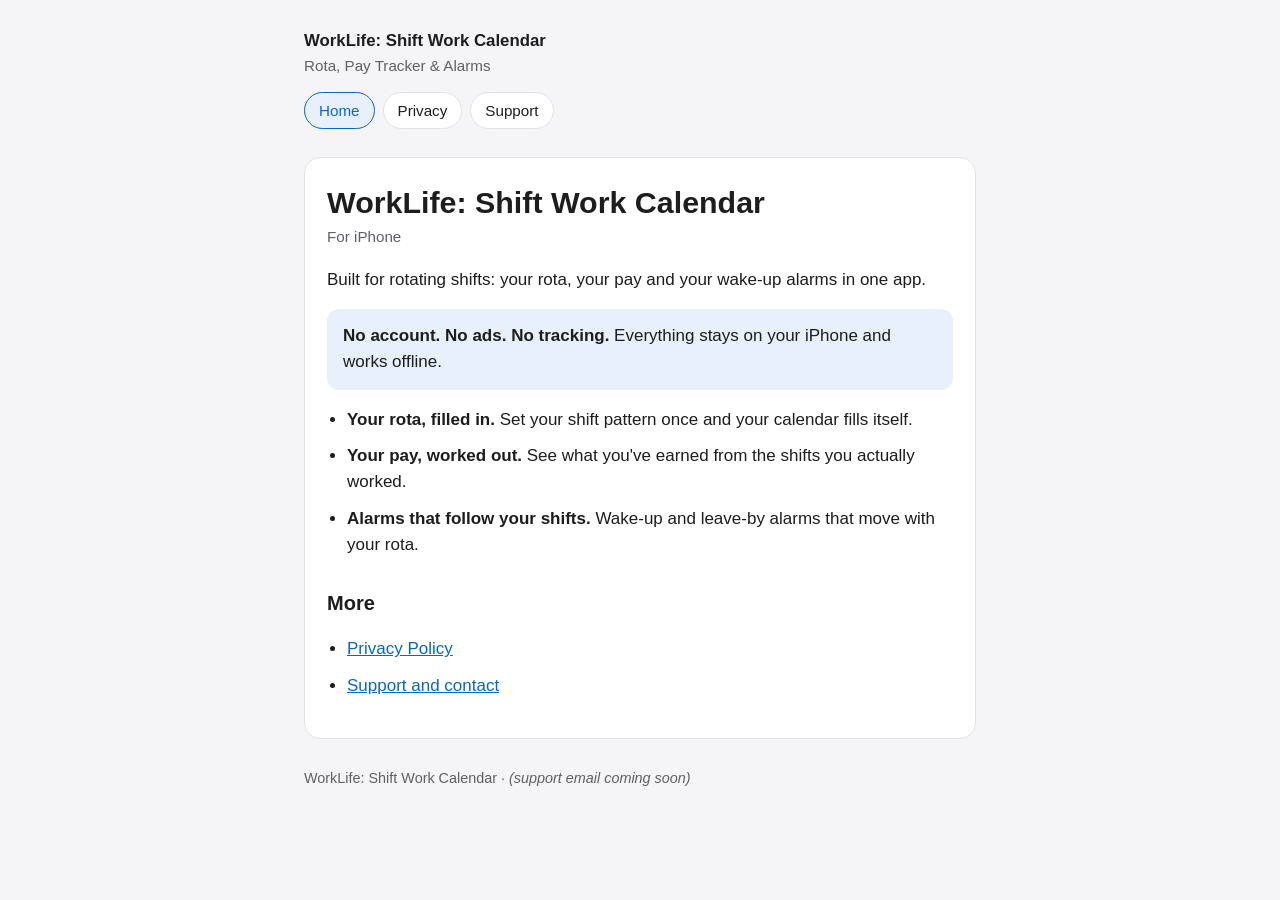
==== index.html @ 07777017 "Publish WorkLife iPhone privacy & support pages (bdde372)" ====
<!doctype html>
<html lang="en">
<head>
<meta charset="utf-8">
<meta name="viewport" content="width=device-width, initial-scale=1">
<title>WorkLife: Shift Work Calendar — Rota, Pay Tracker &amp; Alarms</title>
<meta name="description" content="WorkLife is a shift-work calendar for iPhone: your rota, your pay and your wake-up alarms in one app. No account, no ads, no tracking.">
<meta name="color-scheme" content="light dark">
<link rel="stylesheet" href="style.css">
</head>
<body>
<div class="wrap">

<header class="site">
  <a class="name" href="./">WorkLife: Shift Work Calendar</a>
  <span class="tagline">Rota, Pay Tracker &amp; Alarms</span>
  <nav class="site" aria-label="Site">
    <a href="./" aria-current="page">Home</a>
    <a href="privacy/">Privacy</a>
    <a href="support/">Support</a>
  </nav>
</header>

<main>
<h1>WorkLife: Shift Work Calendar</h1>
<p class="meta">For iPhone</p>

<p>Built for rotating shifts: your rota, your pay and your wake-up alarms in one app.</p>

<div class="summary">
<p><strong>No account. No ads. No tracking.</strong> Everything stays on your iPhone and works offline.</p>
</div>

<ul>
<li><strong>Your rota, filled in.</strong> Set your shift pattern once and your calendar fills itself.</li>
<li><strong>Your pay, worked out.</strong> See what you've earned from the shifts you actually worked.</li>
<li><strong>Alarms that follow your shifts.</strong> Wake-up and leave-by alarms that move with your rota.</li>
</ul>

<h2>More</h2>
<ul>
<li><a href="privacy/">Privacy Policy</a></li>
<li><a href="support/">Support and contact</a></li>
</ul>
</main>

<footer class="site">
  WorkLife: Shift Work Calendar · <em>(support email coming soon)</em>
</footer>

</div>
</body>
</html>

<!-- build bdde372 -->
---- style.css ----
/* WorkLife iOS website — privacy policy, support, landing. Plain CSS, no framework, no web fonts:
   the system font is used through the browser (never a bundled font file). */

:root {
  --bg: #f5f5f7;
  --card: #ffffff;
  --text: #1d1d1f;
  --muted: #5f5f66;
  --line: #e2e2e7;
  --accent: #0a66c2;
  --accent-soft: #e8f1fb;
}

@media (prefers-color-scheme: dark) {
  :root {
    --bg: #000000;
    --card: #1c1c1e;
    --text: #f5f5f7;
    --muted: #a1a1a8;
    --line: #38383c;
    --accent: #5eaaf5;
    --accent-soft: #10263d;
  }
}

* { box-sizing: border-box; }

html { -webkit-text-size-adjust: 100%; }

body {
  margin: 0;
  background: var(--bg);
  color: var(--text);
  font-family: -apple-system, BlinkMacSystemFont, "Segoe UI", Roboto, Helvetica, Arial, sans-serif;
  font-size: 17px;
  line-height: 1.55;
}

.wrap {
  max-width: 44rem;
  margin: 0 auto;
  padding: 0 16px;
}

header.site {
  padding: 28px 0 12px;
}

header.site .name {
  font-size: 1.05rem;
  font-weight: 700;
  color: var(--text);
  text-decoration: none;
}

header.site .tagline {
  display: block;
  color: var(--muted);
  font-size: 0.95rem;
}

nav.site {
  display: flex;
  flex-wrap: wrap;
  gap: 8px;
  margin: 14px 0 0;
}

nav.site a {
  padding: 6px 14px;
  border-radius: 999px;
  background: var(--card);
  border: 1px solid var(--line);
  color: var(--text);
  text-decoration: none;
  font-size: 0.95rem;
}

nav.site a[aria-current="page"] {
  background: var(--accent-soft);
  border-color: var(--accent);
  color: var(--accent);
}

main {
  background: var(--card);
  border: 1px solid var(--line);
  border-radius: 16px;
  padding: 8px 22px 22px;
  margin: 16px 0 28px;
}

h1 { font-size: 1.9rem; line-height: 1.2; margin: 18px 0 4px; }
h2 { font-size: 1.25rem; margin: 30px 0 8px; }
h3 { font-size: 1.05rem; margin: 22px 0 6px; }

p, li { margin: 0 0 10px; }
ul { padding-left: 1.25rem; }

.meta { color: var(--muted); font-size: 0.95rem; margin-bottom: 18px; }

.summary {
  background: var(--accent-soft);
  border-radius: 12px;
  padding: 14px 16px;
  margin: 16px 0 6px;
}
.summary p:last-child { margin-bottom: 0; }

a { color: var(--accent); }

.table-wrap { overflow-x: auto; margin: 8px 0 12px; }

table {
  width: 100%;
  border-collapse: collapse;
  font-size: 0.97rem;
}

th, td {
  text-align: left;
  vertical-align: top;
  padding: 10px 8px;
  border-bottom: 1px solid var(--line);
}

th { font-weight: 600; }
td:first-child { white-space: nowrap; font-weight: 600; }

@media (max-width: 520px) {
  td:first-child { white-space: normal; }
}

footer.site {
  color: var(--muted);
  font-size: 0.9rem;
  padding: 0 0 36px;
}
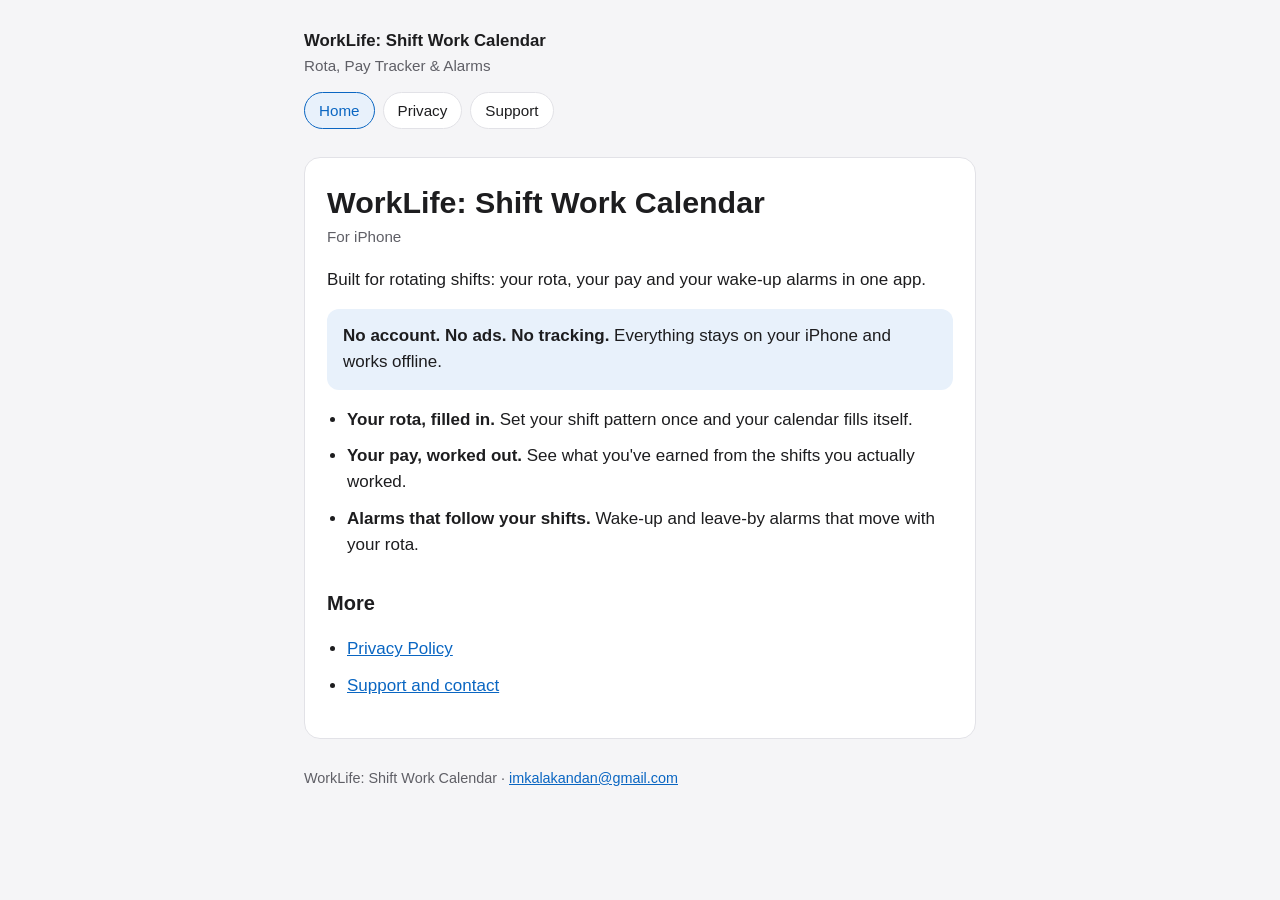
==== commit 0d321c76: "Publish WorkLife iPhone privacy & support pages (1a120ec)" ====
--- a/index.html
+++ b/index.html
@@ -45,11 +45,11 @@
 </main>
 
 <footer class="site">
-  WorkLife: Shift Work Calendar · <em>(support email coming soon)</em>
+  WorkLife: Shift Work Calendar · <a href="mailto:imkalakandan@gmail.com">imkalakandan@gmail.com</a>
 </footer>
 
 </div>
 </body>
 </html>
 
-<!-- build bdde372 -->
+<!-- build 1a120ec -->
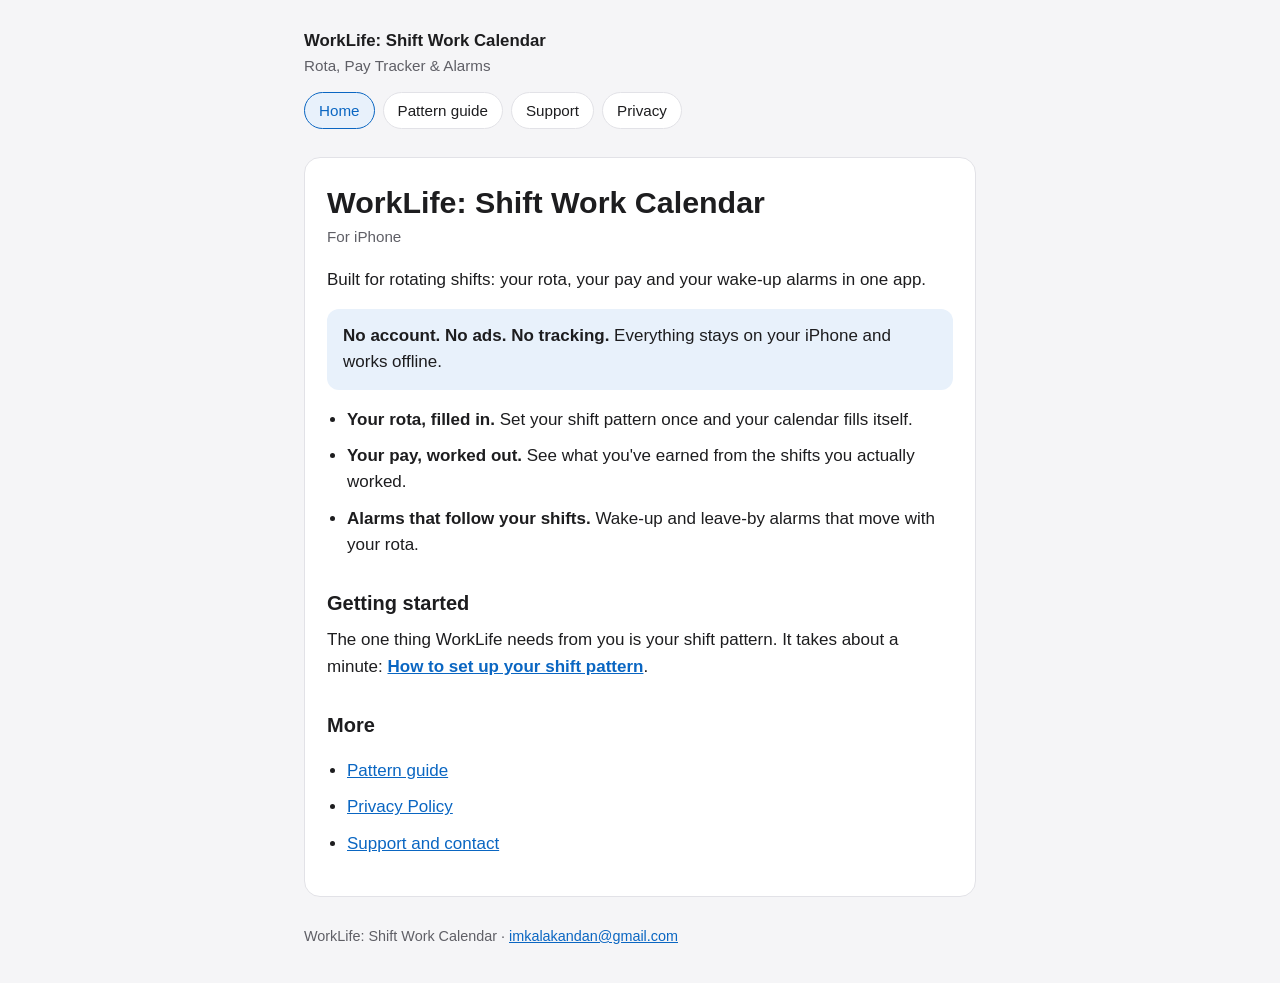
==== commit c847c5b7: "Publish WorkLife iPhone privacy & support pages (d5fc983-dirty)" ====
--- a/index.html
+++ b/index.html
@@ -16,8 +16,9 @@
   <span class="tagline">Rota, Pay Tracker &amp; Alarms</span>
   <nav class="site" aria-label="Site">
     <a href="./" aria-current="page">Home</a>
+    <a href="pattern-guide/">Pattern guide</a>
+    <a href="support/">Support</a>
     <a href="privacy/">Privacy</a>
-    <a href="support/">Support</a>
   </nav>
 </header>
 
@@ -37,8 +38,13 @@
 <li><strong>Alarms that follow your shifts.</strong> Wake-up and leave-by alarms that move with your rota.</li>
 </ul>
 
+<h2>Getting started</h2>
+<p>The one thing WorkLife needs from you is your shift pattern. It takes about a minute:
+<a href="pattern-guide/"><strong>How to set up your shift pattern</strong></a>.</p>
+
 <h2>More</h2>
 <ul>
+<li><a href="pattern-guide/">Pattern guide</a></li>
 <li><a href="privacy/">Privacy Policy</a></li>
 <li><a href="support/">Support and contact</a></li>
 </ul>
@@ -52,4 +58,4 @@
 </body>
 </html>
 
-<!-- build 1a120ec -->
+<!-- build d5fc983-dirty -->
--- a/style.css
+++ b/style.css
@@ -95,7 +95,19 @@
 h3 { font-size: 1.05rem; margin: 22px 0 6px; }
 
 p, li { margin: 0 0 10px; }
-ul { padding-left: 1.25rem; }
+ul, ol { padding-left: 1.25rem; }
+
+/* Tall portrait screen recordings: cap the height so a phone-shaped video never fills a desktop
+   screen, and let it shrink to the column on a phone. */
+.guide-video {
+  display: block;
+  max-width: 100%;
+  max-height: 78vh;
+  width: auto;
+  margin: 16px auto 4px;
+  border-radius: 18px;
+  background: #000;
+}
 
 .meta { color: var(--muted); font-size: 0.95rem; margin-bottom: 18px; }
 
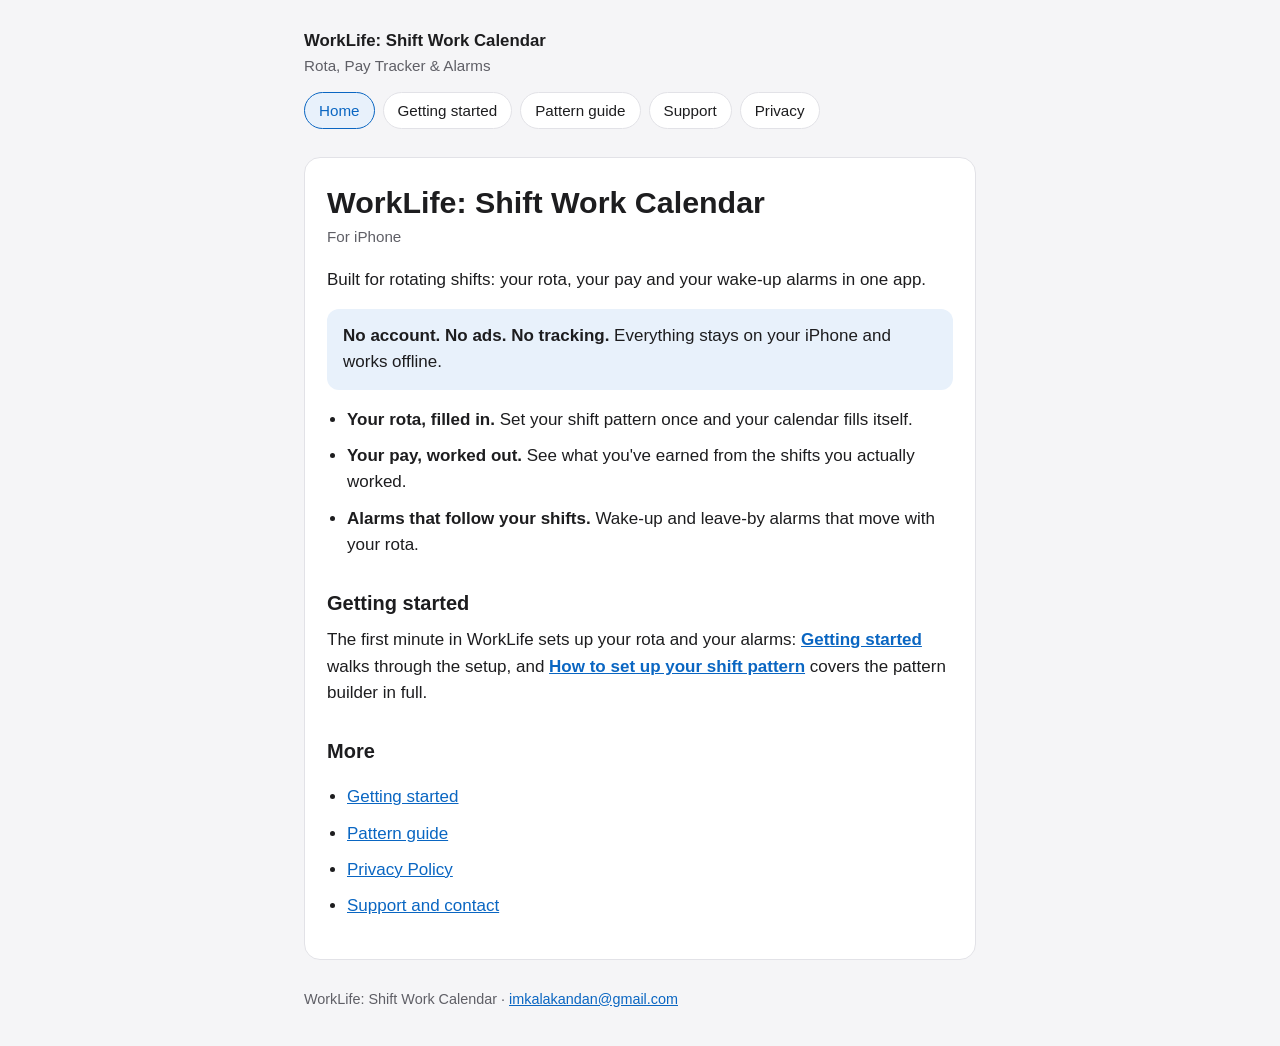
==== commit 9029e555: "Publish WorkLife iPhone privacy & support pages (9f0db19)" ====
--- a/index.html
+++ b/index.html
@@ -16,6 +16,7 @@
   <span class="tagline">Rota, Pay Tracker &amp; Alarms</span>
   <nav class="site" aria-label="Site">
     <a href="./" aria-current="page">Home</a>
+    <a href="getting-started/">Getting started</a>
     <a href="pattern-guide/">Pattern guide</a>
     <a href="support/">Support</a>
     <a href="privacy/">Privacy</a>
@@ -39,11 +40,14 @@
 </ul>
 
 <h2>Getting started</h2>
-<p>The one thing WorkLife needs from you is your shift pattern. It takes about a minute:
-<a href="pattern-guide/"><strong>How to set up your shift pattern</strong></a>.</p>
+<p>The first minute in WorkLife sets up your rota and your alarms:
+<a href="getting-started/"><strong>Getting started</strong></a> walks through the setup, and
+<a href="pattern-guide/"><strong>How to set up your shift pattern</strong></a> covers the pattern
+builder in full.</p>
 
 <h2>More</h2>
 <ul>
+<li><a href="getting-started/">Getting started</a></li>
 <li><a href="pattern-guide/">Pattern guide</a></li>
 <li><a href="privacy/">Privacy Policy</a></li>
 <li><a href="support/">Support and contact</a></li>
@@ -58,4 +62,4 @@
 </body>
 </html>
 
-<!-- build d5fc983-dirty -->
+<!-- build 9f0db19 -->
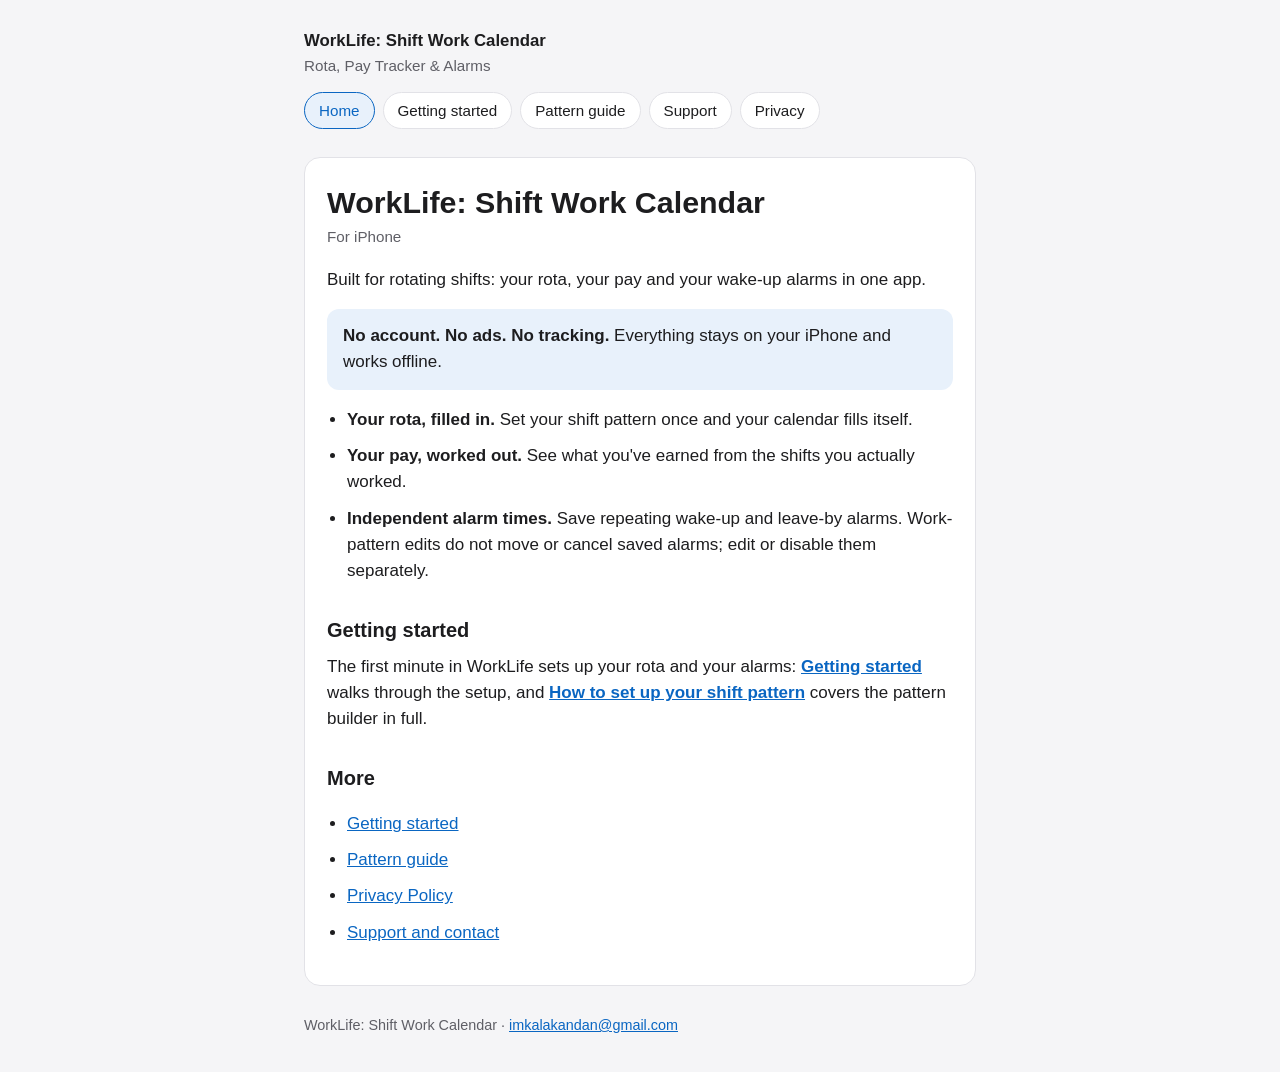
==== commit 5e3f4a7b: "Publish WorkLife iPhone privacy & support pages (9cf75f6-dirty)" ====
--- a/index.html
+++ b/index.html
@@ -36,7 +36,7 @@
 <ul>
 <li><strong>Your rota, filled in.</strong> Set your shift pattern once and your calendar fills itself.</li>
 <li><strong>Your pay, worked out.</strong> See what you've earned from the shifts you actually worked.</li>
-<li><strong>Alarms that follow your shifts.</strong> Wake-up and leave-by alarms that move with your rota.</li>
+<li><strong>Independent alarm times.</strong> Save repeating wake-up and leave-by alarms. Work-pattern edits do not move or cancel saved alarms; edit or disable them separately.</li>
 </ul>
 
 <h2>Getting started</h2>
@@ -62,4 +62,4 @@
 </body>
 </html>
 
-<!-- build 9f0db19 -->
+<!-- build 9cf75f6-dirty -->
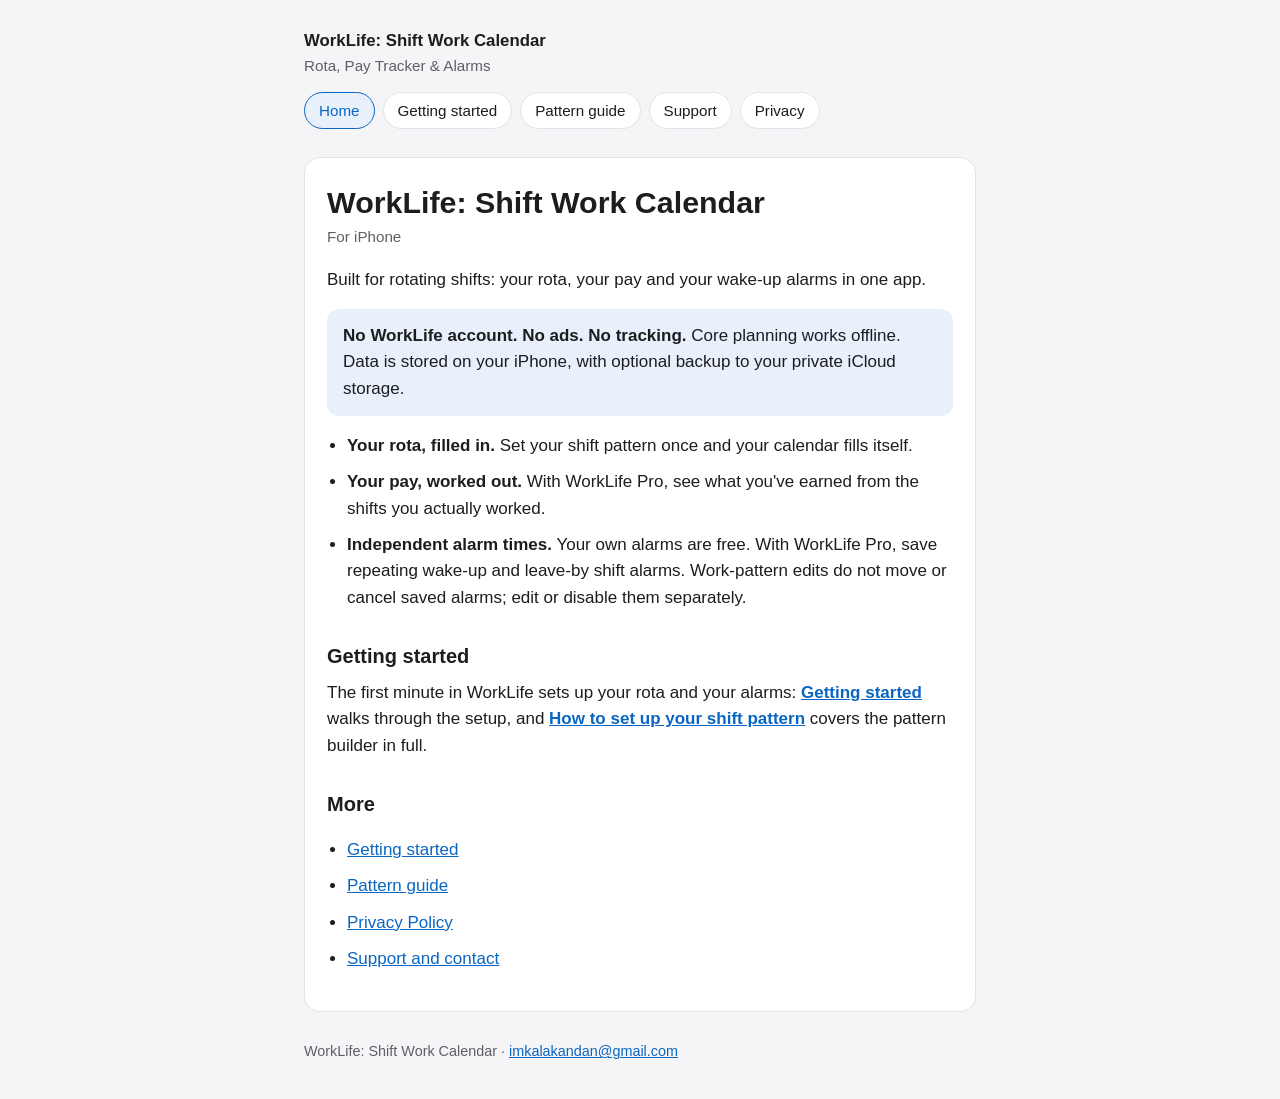
==== commit 74681de0: "Publish WorkLife iPhone privacy & support pages (9cf75f6-dirty)" ====
--- a/index.html
+++ b/index.html
@@ -30,13 +30,14 @@
 <p>Built for rotating shifts: your rota, your pay and your wake-up alarms in one app.</p>
 
 <div class="summary">
-<p><strong>No account. No ads. No tracking.</strong> Everything stays on your iPhone and works offline.</p>
+<p><strong>No WorkLife account. No ads. No tracking.</strong> Core planning works offline. Data is stored
+on your iPhone, with optional backup to your private iCloud storage.</p>
 </div>
 
 <ul>
 <li><strong>Your rota, filled in.</strong> Set your shift pattern once and your calendar fills itself.</li>
-<li><strong>Your pay, worked out.</strong> See what you've earned from the shifts you actually worked.</li>
-<li><strong>Independent alarm times.</strong> Save repeating wake-up and leave-by alarms. Work-pattern edits do not move or cancel saved alarms; edit or disable them separately.</li>
+<li><strong>Your pay, worked out.</strong> With WorkLife Pro, see what you've earned from the shifts you actually worked.</li>
+<li><strong>Independent alarm times.</strong> Your own alarms are free. With WorkLife Pro, save repeating wake-up and leave-by shift alarms. Work-pattern edits do not move or cancel saved alarms; edit or disable them separately.</li>
 </ul>
 
 <h2>Getting started</h2>
--- a/style.css
+++ b/style.css
@@ -109,6 +109,7 @@
   background: #000;
 }
 
+.guide-image { display: block; width: 100%; max-width: 360px; height: auto; margin: 18px auto; border-radius: 18px; }
 .meta { color: var(--muted); font-size: 0.95rem; margin-bottom: 18px; }
 
 .summary {
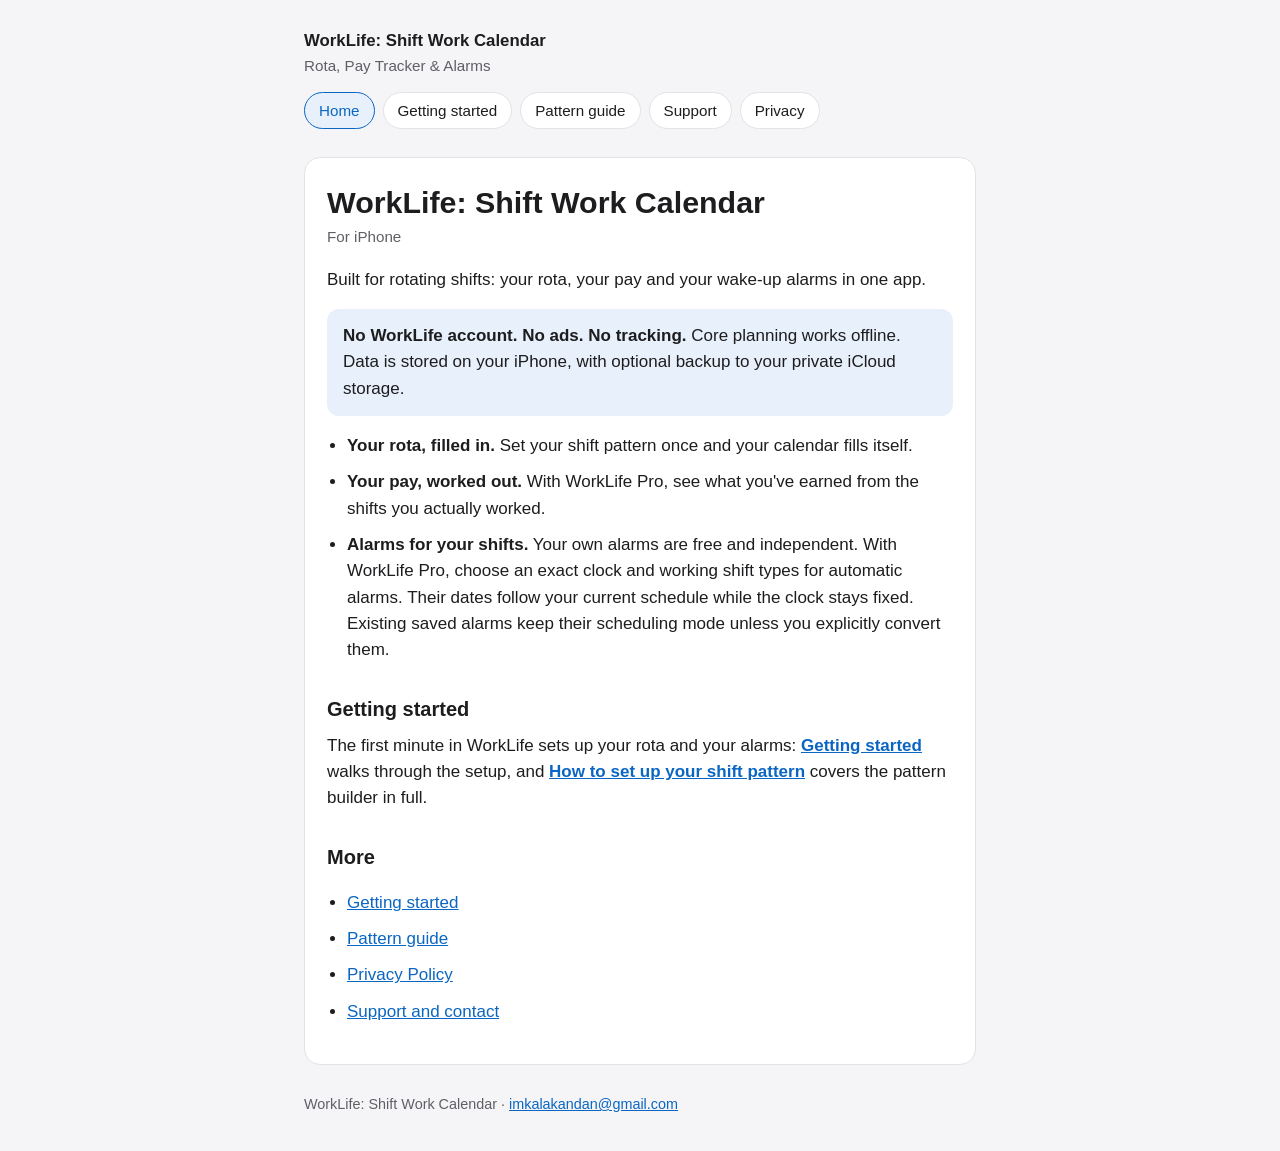
==== commit 2711687f: "Publish WorkLife iPhone privacy & support pages (9cf75f6-dirty)" ====
--- a/index.html
+++ b/index.html
@@ -37,7 +37,7 @@
 <ul>
 <li><strong>Your rota, filled in.</strong> Set your shift pattern once and your calendar fills itself.</li>
 <li><strong>Your pay, worked out.</strong> With WorkLife Pro, see what you've earned from the shifts you actually worked.</li>
-<li><strong>Independent alarm times.</strong> Your own alarms are free. With WorkLife Pro, save repeating wake-up and leave-by shift alarms. Work-pattern edits do not move or cancel saved alarms; edit or disable them separately.</li>
+<li><strong>Alarms for your shifts.</strong> Your own alarms are free and independent. With WorkLife Pro, choose an exact clock and working shift types for automatic alarms. Their dates follow your current schedule while the clock stays fixed. Existing saved alarms keep their scheduling mode unless you explicitly convert them.</li>
 </ul>
 
 <h2>Getting started</h2>
